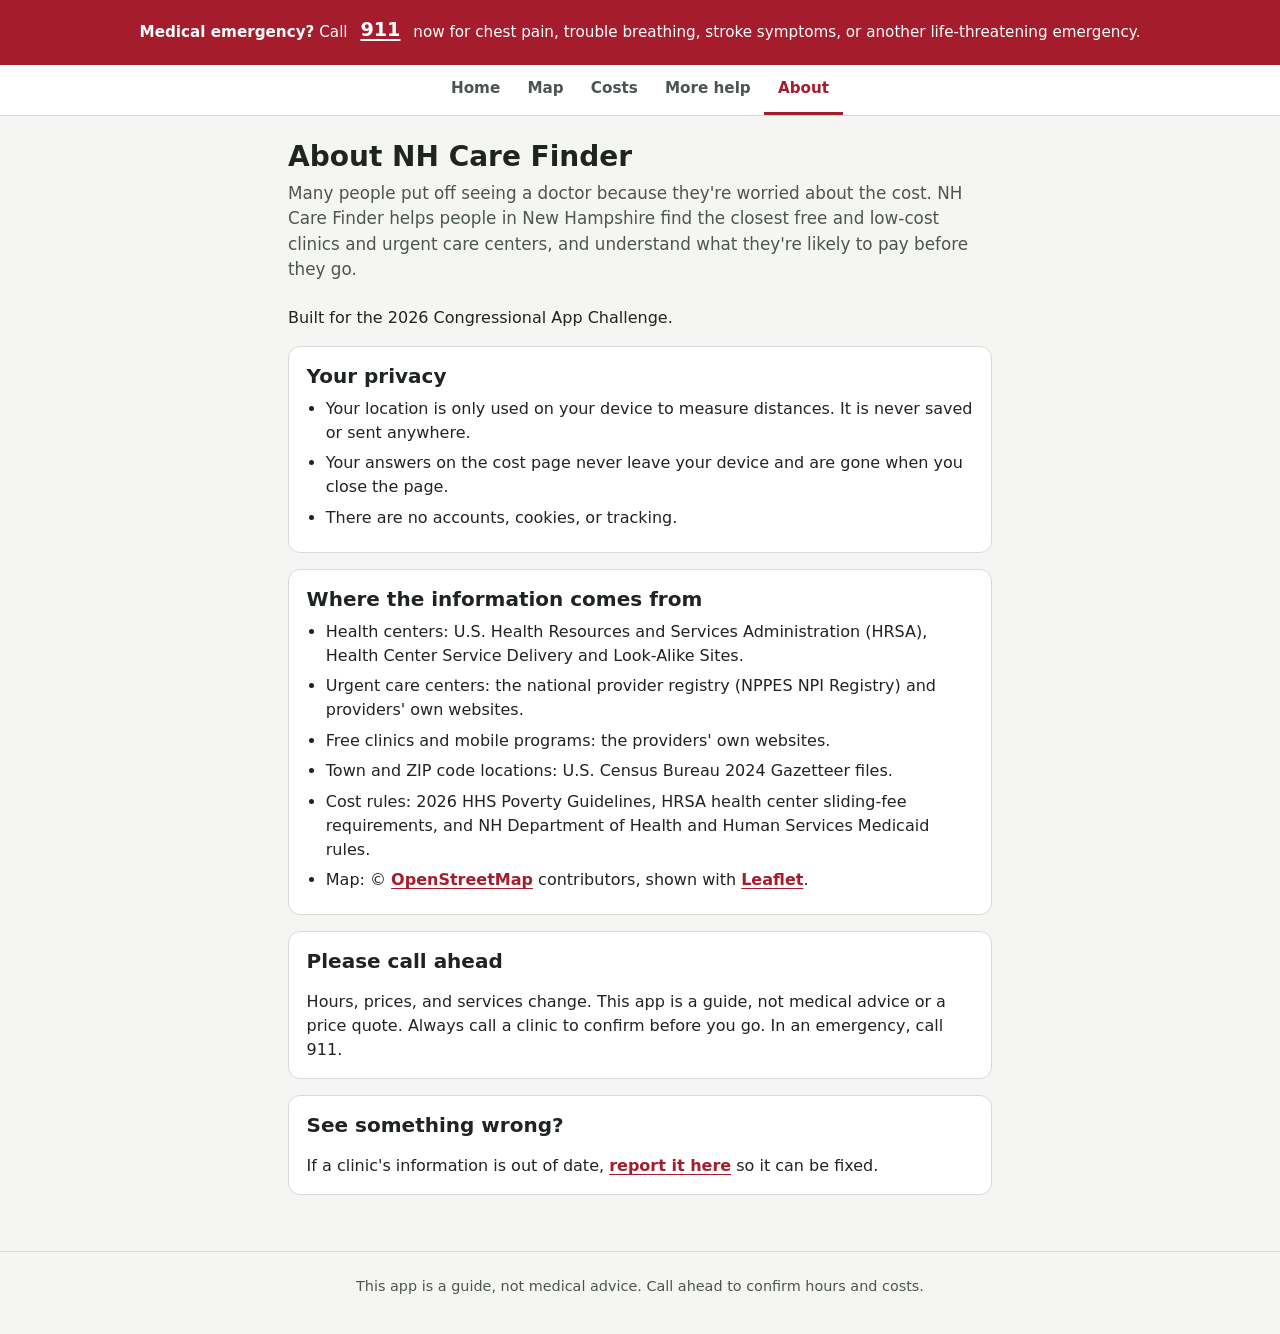
==== about.html @ 12d5dd6f "Split the app into pages, redesign the UI, and add a cost helper - Home, Map, Costs, More help, and " ====
<!doctype html>
<html lang="en">
  <head>
    <meta charset="utf-8">
    <meta name="viewport" content="width=device-width, initial-scale=1">
    <meta name="theme-color" content="#a51d2d">
    <title>About · NH Care Finder</title>
    <link rel="stylesheet" href="style.css">
  </head>
  <body>
    <header>
      <div class="emergency-banner" role="alert" aria-label="Emergency information">
        <p>
          <strong>Medical emergency?</strong>
          Call <a href="tel:911">911</a> now for chest pain, trouble breathing,
          stroke symptoms, or another life-threatening emergency.
        </p>
      </div>
      <nav class="site-nav" aria-label="Main">
        <a href="index.html">Home</a>
        <a href="map.html">Map</a>
        <a href="cost.html">Costs</a>
        <a href="help.html">More help</a>
        <a href="about.html" aria-current="page">About</a>
      </nav>
    </header>

    <main class="page about">
      <h1>About NH Care Finder</h1>
      <p class="lead">
        Many people put off seeing a doctor because they're worried about the cost.
        NH Care Finder helps people in New Hampshire find the closest free and low-cost
        clinics and urgent care centers, and understand what they're likely to pay before they go.
      </p>
      <p>Built for the 2026 Congressional App Challenge.</p>

      <section class="card">
        <h2>Your privacy</h2>
        <ul>
          <li>Your location is only used on your device to measure distances. It is never saved or sent anywhere.</li>
          <li>Your answers on the cost page never leave your device and are gone when you close the page.</li>
          <li>There are no accounts, cookies, or tracking.</li>
        </ul>
      </section>

      <section class="card">
        <h2>Where the information comes from</h2>
        <ul>
          <li>Health centers: U.S. Health Resources and Services Administration (HRSA), Health Center Service Delivery and Look-Alike Sites.</li>
          <li>Urgent care centers: the national provider registry (NPPES NPI Registry) and providers' own websites.</li>
          <li>Free clinics and mobile programs: the providers' own websites.</li>
          <li>Town and ZIP code locations: U.S. Census Bureau 2024 Gazetteer files.</li>
          <li>Cost rules: 2026 HHS Poverty Guidelines, HRSA health center sliding-fee requirements, and NH Department of Health and Human Services Medicaid rules.</li>
          <li>Map: &copy; <a href="https://www.openstreetmap.org/copyright" target="_blank" rel="noopener">OpenStreetMap</a> contributors, shown with <a href="https://leafletjs.com/" target="_blank" rel="noopener">Leaflet</a>.</li>
        </ul>
      </section>

      <section class="card">
        <h2>Please call ahead</h2>
        <p>
          Hours, prices, and services change. This app is a guide, not medical advice
          or a price quote. Always call a clinic to confirm before you go. In an emergency, call 911.
        </p>
      </section>

      <section class="card">
        <h2>See something wrong?</h2>
        <p>
          If a clinic's information is out of date,
          <a href="https://github.com/hamzalabib325-bit/NH-care-project/issues" target="_blank" rel="noopener">report it here</a>
          so it can be fixed.
        </p>
      </section>
    </main>

    <footer class="site-footer">
      <p>This app is a guide, not medical advice. Call ahead to confirm hours and costs.</p>
    </footer>
  </body>
</html>
---- style.css ----
/* ---------- Colors and basics ---------- */

/* Colors are named once here and reused everywhere, so the whole app stays consistent. */
:root {
  --brand: #a51d2d;
  --brand-dark: #861624;
  --brand-soft: #fbeaec;
  --ink: #1f2421;
  --muted: #4d5550;
  --line: #d5dbd6;
  --surface: #fff;
  --background: #f5f6f4;
  --focus: #1d5fa8;

  /* Clinic type colors (match the map pins). */
  --free: #1a7f37;
  --health: #1d5fa8;
  --urgent: #c2410c;

  /* Cost fit colors: always shown together with words, never color alone. */
  --good: #1a7f37;
  --good-soft: #e7f5eb;
  --check: #8a5a00;
  --check-soft: #fff4d1;
  --costly: #b42318;
  --costly-soft: #fdeceb;

  color-scheme: light;
  font-family: system-ui, "Segoe UI", Roboto, Helvetica, Arial, sans-serif;
  font-synthesis: none;
  text-rendering: optimizeLegibility;
  -webkit-font-smoothing: antialiased;
  -moz-osx-font-smoothing: grayscale;
}

* {
  box-sizing: border-box;
}

html,
body {
  width: 100%;
  margin: 0;
}

body {
  display: flex;
  flex-direction: column;
  min-height: 100vh;
  min-height: 100dvh;
  background: var(--background);
  color: var(--ink);
  line-height: 1.5;
}

a {
  color: var(--brand);
  font-weight: 600;
  text-underline-offset: 0.18em;
}

/* Keep phone numbers like 2-1-1 on one line. */
a[href^="tel:"] {
  white-space: nowrap;
}

/* A clear outline shows keyboard users where they are. */
a:focus-visible,
button:focus-visible,
input:focus-visible {
  outline: 3px solid var(--focus);
  outline-offset: 2px;
}

.visually-hidden {
  position: absolute;
  width: 1px;
  height: 1px;
  padding: 0;
  margin: -1px;
  overflow: hidden;
  clip: rect(0, 0, 0, 0);
  white-space: nowrap;
  border: 0;
}

/* ---------- Emergency banner and navigation (every page) ---------- */

.emergency-banner {
  padding: 0.65rem max(1rem, env(safe-area-inset-right)) 0.65rem max(1rem, env(safe-area-inset-left));
  background: var(--brand);
  color: #fff;
  text-align: center;
}

.emergency-banner p {
  max-width: 72rem;
  margin: 0 auto;
  font-size: 0.95rem;
  line-height: 1.4;
}

.emergency-banner a {
  display: inline-block;
  min-width: 3rem;
  min-height: 2.75rem;
  padding: 0.4rem 0.5rem;
  color: #fff;
  font-size: 1.2rem;
  font-weight: 700;
  text-decoration-thickness: 2px;
  vertical-align: middle;
}

.site-nav {
  display: flex;
  justify-content: center;
  border-bottom: 1px solid var(--line);
  background: var(--surface);
  /* If the links don't fit on a very small screen, the bar scrolls sideways. */
  overflow-x: auto;
}

.site-nav a {
  flex: 0 0 auto;
  min-height: 3rem;
  padding: 0.75rem 0.85rem;
  border-bottom: 3px solid transparent;
  color: var(--muted);
  font-size: 0.95rem;
  text-decoration: none;
  white-space: nowrap;
}

.site-nav a:hover {
  color: var(--brand);
}

.site-nav a[aria-current="page"] {
  border-bottom-color: var(--brand);
  color: var(--brand);
}

/* ---------- Shared page layout ---------- */

main {
  flex: 1 1 auto;
}

.page {
  width: 100%;
  max-width: 46rem;
  margin: 0 auto;
  padding: 1.5rem max(1rem, env(safe-area-inset-right)) 2.5rem max(1rem, env(safe-area-inset-left));
}

.page h1 {
  margin: 0 0 0.5rem;
  font-size: 1.75rem;
  line-height: 1.2;
}

.page h2 {
  margin: 0 0 0.5rem;
  font-size: 1.25rem;
  line-height: 1.3;
}

.lead {
  margin: 0 0 1.5rem;
  color: var(--muted);
  font-size: 1.05rem;
}

.card {
  margin: 0 0 1rem;
  padding: 1rem 1.1rem;
  border: 1px solid var(--line);
  border-radius: 12px;
  background: var(--surface);
}

.card h2,
.card h3 {
  margin-top: 0;
}

.card p:last-child,
.card ul:last-child {
  margin-bottom: 0;
}

.site-footer {
  padding: 1.25rem 1rem 2rem;
  border-top: 1px solid var(--line);
  color: var(--muted);
  font-size: 0.9rem;
  text-align: center;
}

.site-footer p {
  margin: 0.25rem 0;
}

/* Small colored circles that match the map pins. */
.dot {
  display: inline-block;
  flex: 0 0 auto;
  width: 0.8rem;
  height: 0.8rem;
  margin-right: 0.45rem;
  border: 2px solid #fff;
  border-radius: 50%;
  box-shadow: 0 0 0 1px rgba(0, 0, 0, 0.25);
}

.dot-free { background: var(--free); }
.dot-health { background: var(--health); }
.dot-urgent { background: var(--urgent); }

/* ---------- Buttons ---------- */

.button {
  display: inline-flex;
  align-items: center;
  justify-content: center;
  min-height: 3rem;
  padding: 0.7rem 1.3rem;
  border: 2px solid var(--brand);
  border-radius: 999px;
  font: inherit;
  font-size: 1.05rem;
  font-weight: 700;
  text-align: center;
  text-decoration: none;
  cursor: pointer;
}

.button-primary {
  background: var(--brand);
  color: #fff;
}

.button-primary:hover {
  border-color: var(--brand-dark);
  background: var(--brand-dark);
}

.button-secondary {
  background: var(--surface);
  color: var(--brand);
}

.button-secondary:hover {
  background: var(--brand-soft);
}

.button-small {
  min-height: 2.75rem;
  padding: 0.45rem 1rem;
  font-size: 0.95rem;
}

.button:disabled {
  opacity: 0.7;
  cursor: wait;
}

/* ---------- Home page ---------- */

.hero {
  margin: 0 0 2rem;
  padding: 1.75rem 1.25rem;
  border-radius: 16px;
  background: linear-gradient(160deg, #fff 0%, var(--brand-soft) 100%);
  border: 1px solid #f1d3d7;
}

.eyebrow {
  margin: 0 0 0.35rem;
  color: var(--brand);
  font-size: 0.85rem;
  font-weight: 700;
  letter-spacing: 0.06em;
  text-transform: uppercase;
}

.hero h1 {
  font-size: 1.9rem;
}

.hero-text {
  margin: 0 0 1.25rem;
  color: var(--muted);
  font-size: 1.1rem;
}

.hero-actions {
  display: flex;
  flex-wrap: wrap;
  gap: 0.75rem;
}

/* On phones, the two main buttons stretch to full width so they're easy to tap. */
@media (max-width: 30rem) {
  .hero-actions .button {
    flex: 1 1 100%;
  }
}

.section {
  margin: 0 0 2rem;
}

.card-grid {
  display: grid;
  grid-template-columns: repeat(auto-fit, minmax(12rem, 1fr));
  gap: 0.75rem;
  margin: 0;
  padding: 0;
  list-style: none;
}

.card-grid .card {
  margin: 0;
}

.card-grid h3 {
  display: flex;
  align-items: center;
  margin: 0 0 0.35rem;
  font-size: 1.05rem;
}

.card-grid p {
  margin: 0;
  color: var(--muted);
}

.steps {
  margin: 0;
  padding-left: 1.4rem;
}

.steps li {
  margin-bottom: 0.4rem;
}

.privacy-note {
  padding: 1rem 1.1rem;
  border-left: 4px solid var(--good);
  border-radius: 8px;
  background: var(--good-soft);
}

.privacy-note p {
  margin: 0;
}

/* ---------- Map page ---------- */

/* The map page fills the screen exactly: banner, nav, tools, then the map. */
.map-page {
  height: 100vh;
  height: 100dvh;
}

.map-panel {
  display: flex;
  flex: 1 1 auto;
  flex-direction: column;
  min-height: 0;
}

.map-tools {
  padding: 0.6rem max(1rem, env(safe-area-inset-right)) 0.5rem max(1rem, env(safe-area-inset-left));
  border-bottom: 1px solid var(--line);
  background: var(--surface);
}

.place-search label {
  display: block;
  margin-bottom: 0.3rem;
  font-weight: 700;
}

.place-search-row {
  display: flex;
  gap: 0.5rem;
}

.place-search input,
.cost-form input[type="text"],
.cost-form input[type="number"] {
  min-height: 2.75rem;
  padding: 0.5rem 0.75rem;
  border: 1px solid #6b746e;
  border-radius: 8px;
  background: var(--surface);
  color: var(--ink);
  font: inherit;
  /* 16px or larger stops iPhones from zooming in when the box is tapped. */
  font-size: 1rem;
}

.place-search input {
  flex: 1 1 auto;
  min-width: 0;
}

.place-search button {
  flex: 0 0 auto;
  min-height: 2.75rem;
  padding: 0.5rem 1.1rem;
  border: 0;
  border-radius: 8px;
  background: var(--brand);
  color: #fff;
  font: inherit;
  font-size: 1rem;
  font-weight: 700;
  cursor: pointer;
}

.place-status {
  margin: 0.35rem 0 0;
  font-size: 0.9rem;
}

.place-status:empty {
  display: none;
}

.filters {
  display: flex;
  flex-wrap: wrap;
  gap: 0.4rem;
  margin: 0.5rem 0 0;
  padding: 0;
  border: 0;
}

/* Each filter is a rounded "chip"; the real checkbox inside keeps it accessible. */
.filter-chip {
  display: inline-flex;
  align-items: center;
  min-height: 2.75rem;
  padding: 0.35rem 0.8rem 0.35rem 0.6rem;
  border: 1px solid var(--line);
  border-radius: 999px;
  background: var(--background);
  font-size: 0.95rem;
  font-weight: 600;
  cursor: pointer;
  user-select: none;
}

.filter-chip input {
  width: 1.1rem;
  height: 1.1rem;
  margin: 0 0.45rem 0 0;
  accent-color: var(--brand);
}

/* Unchecked chips fade so it's clear those pins are hidden. */
.filter-chip:has(input:not(:checked)) {
  opacity: 0.55;
}

.filter-chip:has(input:focus-visible) {
  outline: 3px solid var(--focus);
  outline-offset: 2px;
}

#map {
  flex: 1 1 auto;
  min-height: 16rem;
  background: #e7ece7;
}

.clinic-popup {
  font-size: 0.9rem;
  line-height: 1.4;
}

.clinic-popup .clinic-name {
  display: block;
  font-size: 1rem;
}

.clinic-popup .clinic-type {
  display: block;
  margin-bottom: 0.35rem;
  font-size: 0.8rem;
  font-weight: 600;
}

.clinic-popup p {
  margin: 0 0 0.35rem;
}

.clinic-popup a {
  display: inline-block;
  min-height: 2.75rem;
  margin-right: 1rem;
  padding: 0.6rem 0;
  color: var(--brand);
  font-weight: 600;
  text-decoration: underline;
  overflow-wrap: anywhere;
}

.near-me {
  max-width: 14rem;
}

.near-me-button {
  min-height: 2.75rem;
  padding: 0.5rem 1rem;
  border: 0;
  border-radius: 999px;
  background: var(--brand);
  box-shadow: 0 1px 4px rgba(0, 0, 0, 0.35);
  color: #fff;
  font: inherit;
  font-size: 1rem;
  font-weight: 700;
  cursor: pointer;
}

.near-me-button:disabled {
  opacity: 0.7;
  cursor: wait;
}

.near-me-status:empty {
  display: none;
}

.near-me-status {
  margin: 0.4rem 0 0;
  padding: 0.35rem 0.6rem;
  border-radius: 4px;
  background: rgba(255, 255, 255, 0.95);
  box-shadow: 0 1px 4px rgba(0, 0, 0, 0.3);
  font-size: 0.85rem;
  line-height: 1.35;
}

/* ---------- Cost helper page ---------- */

.cost-form {
  margin: 0 0 1.5rem;
}

.question {
  margin: 0 0 1rem;
  padding: 1rem 1.1rem;
  border: 1px solid var(--line);
  border-radius: 12px;
  background: var(--surface);
}

.question legend,
.question-label {
  display: flex;
  align-items: center;
  margin: 0 0 0.5rem;
  padding: 0;
  font-size: 1.05rem;
  font-weight: 700;
}

/* fieldset legends sit on the border by default; floating them keeps them inside the box. */
.question legend {
  float: left;
  width: 100%;
}

.question legend + * {
  clear: both;
}

.question-number {
  display: inline-flex;
  flex: 0 0 auto;
  align-items: center;
  justify-content: center;
  width: 1.75rem;
  height: 1.75rem;
  margin-right: 0.6rem;
  border-radius: 50%;
  background: var(--brand);
  color: #fff;
  font-size: 0.9rem;
}

.hint {
  margin: -0.25rem 0 0.6rem;
  color: var(--muted);
  font-size: 0.9rem;
}

.choices {
  display: grid;
  gap: 0.4rem;
}

/* Big, easy-to-tap answer rows. */
.choice {
  display: flex;
  align-items: center;
  gap: 0.6rem;
  min-height: 2.75rem;
  padding: 0.45rem 0.75rem;
  border: 1px solid var(--line);
  border-radius: 8px;
  cursor: pointer;
}

.choice:has(input:checked) {
  border-color: var(--brand);
  background: var(--brand-soft);
}

.choice input {
  width: 1.2rem;
  height: 1.2rem;
  margin: 0;
  flex: 0 0 auto;
  accent-color: var(--brand);
}

.choice-inline {
  display: inline-flex;
  margin-top: 0.5rem;
  border: 0;
  padding-left: 0;
}

.choice-inline:has(input:checked) {
  background: none;
}

.short-input {
  width: 6rem;
}

.money-input {
  display: flex;
  align-items: center;
  gap: 0.4rem;
  font-size: 1.1rem;
  font-weight: 700;
}

.money-input input {
  width: 100%;
  max-width: 14rem;
  font-weight: 400;
}

.money-input input:disabled {
  background: var(--background);
}

#cost-place {
  display: block;
  width: 100%;
  margin-bottom: 0.6rem;
}

.form-error {
  margin: 0 0 0.75rem;
  color: var(--costly);
  font-weight: 700;
}

.form-error:empty {
  display: none;
}

.cost-form > .button-primary {
  width: 100%;
}

.results {
  margin: 0 0 1.5rem;
}

.results h2:focus {
  outline: none;
}

.tips {
  margin: 0 0 1.25rem;
  padding: 0.9rem 1.1rem 0.9rem 2rem;
  border-radius: 12px;
  background: var(--surface);
  border: 1px solid var(--line);
}

.tips li {
  margin-bottom: 0.4rem;
}

.tips li:last-child {
  margin-bottom: 0;
}

.fit-heading {
  display: flex;
  align-items: center;
  gap: 0.5rem;
  margin: 1.5rem 0 0.6rem;
  font-size: 1.1rem;
}

/* A colored square before each group heading, matching its cards. */
.fit-heading::before {
  content: "";
  width: 0.9rem;
  height: 0.9rem;
  border-radius: 3px;
  background: currentColor;
}

.fit-heading.fit-good { color: var(--good); }
.fit-heading.fit-check { color: var(--check); }
.fit-heading.fit-costly { color: var(--costly); }

.result-list {
  display: grid;
  gap: 0.75rem;
  margin: 0;
  padding: 0;
  list-style: none;
}

.result-card {
  padding: 0.9rem 1.1rem;
  border: 1px solid var(--line);
  border-left-width: 6px;
  border-radius: 12px;
  background: var(--surface);
}

.result-card.fit-good { border-left-color: var(--good); }
.result-card.fit-check { border-left-color: var(--check); }
.result-card.fit-costly { border-left-color: var(--costly); }

.result-card p {
  margin: 0 0 0.35rem;
}

.fit-badge {
  display: inline-block;
  margin-bottom: 0.35rem;
  padding: 0.1rem 0.6rem;
  border-radius: 999px;
  font-size: 0.8rem;
  font-weight: 700;
}

.fit-good .fit-badge { background: var(--good-soft); color: var(--good); }
.fit-check .fit-badge { background: var(--check-soft); color: var(--check); }
.fit-costly .fit-badge { background: var(--costly-soft); color: var(--costly); }

.result-name {
  display: block;
  font-size: 1.05rem;
}

.result-meta,
.result-address {
  color: var(--muted);
  font-size: 0.9rem;
}

.result-links {
  display: flex;
  flex-wrap: wrap;
  gap: 0 1.1rem;
}

.result-links a {
  display: inline-block;
  min-height: 2.75rem;
  padding: 0.6rem 0;
  overflow-wrap: anywhere;
}

.disclaimer {
  color: var(--muted);
  font-size: 0.9rem;
}

/* ---------- More help page ---------- */

.program-note {
  margin: 0 0 0.25rem;
  color: var(--muted);
  font-size: 0.9rem;
}

.program-list {
  margin: 0;
  padding: 0;
  list-style: none;
}

.program-list li {
  display: flex;
  flex-wrap: wrap;
  align-items: center;
  justify-content: space-between;
  gap: 0 1rem;
  padding: 0.25rem 0;
  border-bottom: 1px solid var(--line);
}

.program-list li:last-child {
  border-bottom: 0;
}

.program-links {
  display: flex;
  flex-wrap: wrap;
  gap: 0 1rem;
}

/* Keep links at a comfortable tap size on phones. */
.program-list a {
  display: inline-block;
  min-height: 2.75rem;
  padding: 0.6rem 0;
  white-space: nowrap;
}

/* ---------- About page ---------- */

.about ul {
  margin: 0;
  padding-left: 1.2rem;
}

.about li {
  margin-bottom: 0.4rem;
}

/* ---------- Small screens ---------- */

@media (max-width: 30rem) {
  .emergency-banner {
    text-align: left;
  }

  .site-nav {
    justify-content: flex-start;
  }

  .site-nav a {
    padding-right: 0.6rem;
    padding-left: 0.6rem;
  }
}
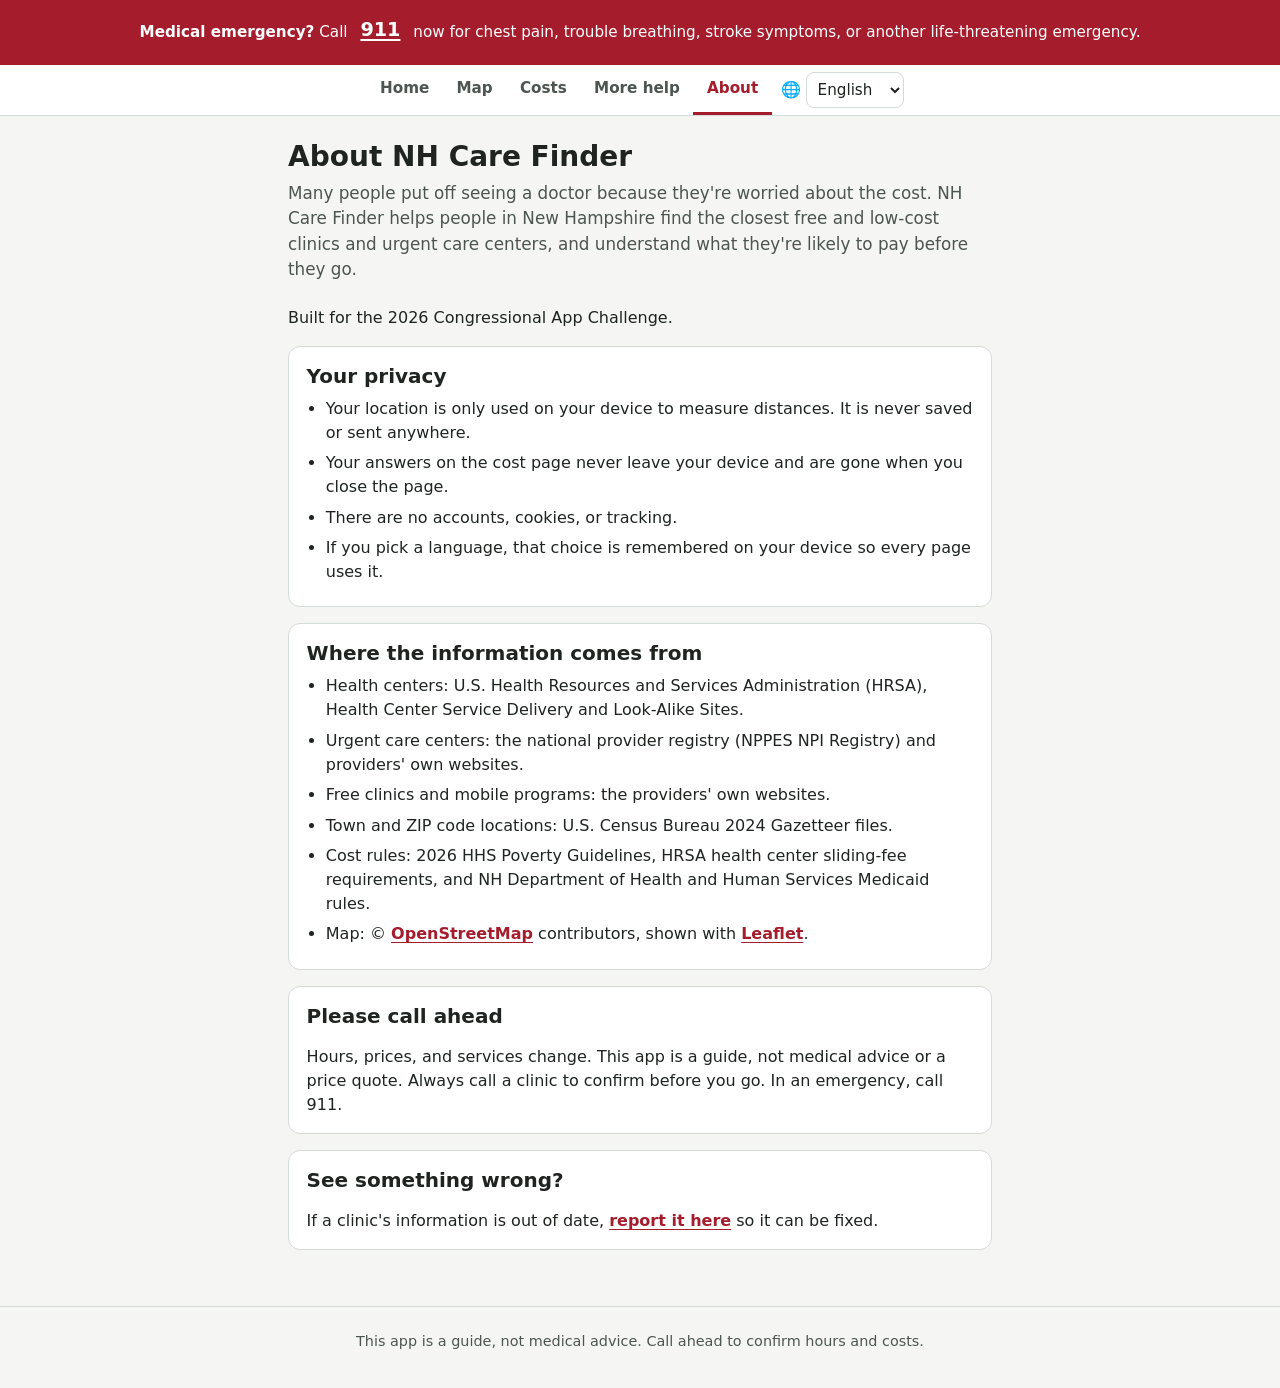
==== commit 7b6dd024: "Add a language menu with Spanish and French translations A menu at the end of the top navigation bar" ====
--- a/about.html
+++ b/about.html
@@ -4,68 +4,80 @@
     <meta charset="utf-8">
     <meta name="viewport" content="width=device-width, initial-scale=1">
     <meta name="theme-color" content="#a51d2d">
-    <title>About · NH Care Finder</title>
+    <title data-i18n="title-about">About · NH Care Finder</title>
+    <meta name="description" content="Find free and low-cost clinics and urgent care near you in New Hampshire, and see which ones fit your budget.">
+    <link rel="icon" href="icon.svg" type="image/svg+xml">
+    <link rel="apple-touch-icon" href="apple-touch-icon.png">
+    <link rel="manifest" href="manifest.webmanifest">
+    <!-- What shows up when someone shares a link to the app. -->
+    <meta property="og:title" content="About · NH Care Finder">
+    <meta property="og:description" content="Find free and low-cost clinics and urgent care near you in New Hampshire, and see which ones fit your budget.">
+    <meta property="og:image" content="https://hamzalabib325-bit.github.io/NH-care-project/preview.png">
+    <meta property="og:url" content="https://hamzalabib325-bit.github.io/NH-care-project/about.html">
+    <meta property="og:type" content="website">
+    <meta name="twitter:card" content="summary_large_image">
     <link rel="stylesheet" href="style.css">
   </head>
   <body>
     <header>
-      <div class="emergency-banner" role="alert" aria-label="Emergency information">
-        <p>
+      <div class="emergency-banner" role="alert" aria-label="Emergency information" data-i18n-label="emergency-label">
+        <p data-i18n="emergency">
           <strong>Medical emergency?</strong>
           Call <a href="tel:911">911</a> now for chest pain, trouble breathing,
           stroke symptoms, or another life-threatening emergency.
         </p>
       </div>
       <nav class="site-nav" aria-label="Main">
-        <a href="index.html">Home</a>
-        <a href="map.html">Map</a>
-        <a href="cost.html">Costs</a>
-        <a href="help.html">More help</a>
-        <a href="about.html" aria-current="page">About</a>
+        <a href="index.html" data-i18n="nav-home">Home</a>
+        <a href="map.html" data-i18n="nav-map">Map</a>
+        <a href="cost.html" data-i18n="nav-costs">Costs</a>
+        <a href="help.html" data-i18n="nav-help">More help</a>
+        <a href="about.html" aria-current="page" data-i18n="nav-about">About</a>
       </nav>
     </header>
 
     <main class="page about">
-      <h1>About NH Care Finder</h1>
-      <p class="lead">
+      <h1 data-i18n="about-heading">About NH Care Finder</h1>
+      <p class="lead" data-i18n="about-intro">
         Many people put off seeing a doctor because they're worried about the cost.
         NH Care Finder helps people in New Hampshire find the closest free and low-cost
         clinics and urgent care centers, and understand what they're likely to pay before they go.
       </p>
-      <p>Built for the 2026 Congressional App Challenge.</p>
+      <p data-i18n="about-built">Built for the 2026 Congressional App Challenge.</p>
 
       <section class="card">
-        <h2>Your privacy</h2>
+        <h2 data-i18n="about-privacy-heading">Your privacy</h2>
         <ul>
-          <li>Your location is only used on your device to measure distances. It is never saved or sent anywhere.</li>
-          <li>Your answers on the cost page never leave your device and are gone when you close the page.</li>
-          <li>There are no accounts, cookies, or tracking.</li>
+          <li data-i18n="about-privacy-1">Your location is only used on your device to measure distances. It is never saved or sent anywhere.</li>
+          <li data-i18n="about-privacy-2">Your answers on the cost page never leave your device and are gone when you close the page.</li>
+          <li data-i18n="about-privacy-3">There are no accounts, cookies, or tracking.</li>
+          <li data-i18n="about-privacy-4">If you pick a language, that choice is remembered on your device so every page uses it.</li>
         </ul>
       </section>
 
       <section class="card">
-        <h2>Where the information comes from</h2>
+        <h2 data-i18n="sources-heading">Where the information comes from</h2>
         <ul>
-          <li>Health centers: U.S. Health Resources and Services Administration (HRSA), Health Center Service Delivery and Look-Alike Sites.</li>
-          <li>Urgent care centers: the national provider registry (NPPES NPI Registry) and providers' own websites.</li>
-          <li>Free clinics and mobile programs: the providers' own websites.</li>
-          <li>Town and ZIP code locations: U.S. Census Bureau 2024 Gazetteer files.</li>
-          <li>Cost rules: 2026 HHS Poverty Guidelines, HRSA health center sliding-fee requirements, and NH Department of Health and Human Services Medicaid rules.</li>
-          <li>Map: &copy; <a href="https://www.openstreetmap.org/copyright" target="_blank" rel="noopener">OpenStreetMap</a> contributors, shown with <a href="https://leafletjs.com/" target="_blank" rel="noopener">Leaflet</a>.</li>
+          <li data-i18n="source-1">Health centers: U.S. Health Resources and Services Administration (HRSA), Health Center Service Delivery and Look-Alike Sites.</li>
+          <li data-i18n="source-2">Urgent care centers: the national provider registry (NPPES NPI Registry) and providers' own websites.</li>
+          <li data-i18n="source-3">Free clinics and mobile programs: the providers' own websites.</li>
+          <li data-i18n="source-4">Town and ZIP code locations: U.S. Census Bureau 2024 Gazetteer files.</li>
+          <li data-i18n="source-5">Cost rules: 2026 HHS Poverty Guidelines, HRSA health center sliding-fee requirements, and NH Department of Health and Human Services Medicaid rules.</li>
+          <li data-i18n="source-6">Map: &copy; <a href="https://www.openstreetmap.org/copyright" target="_blank" rel="noopener">OpenStreetMap</a> contributors, shown with <a href="https://leafletjs.com/" target="_blank" rel="noopener">Leaflet</a>.</li>
         </ul>
       </section>
 
       <section class="card">
-        <h2>Please call ahead</h2>
-        <p>
+        <h2 data-i18n="call-heading">Please call ahead</h2>
+        <p data-i18n="call-text">
           Hours, prices, and services change. This app is a guide, not medical advice
           or a price quote. Always call a clinic to confirm before you go. In an emergency, call 911.
         </p>
       </section>
 
       <section class="card">
-        <h2>See something wrong?</h2>
-        <p>
+        <h2 data-i18n="wrong-heading">See something wrong?</h2>
+        <p data-i18n="wrong-text">
           If a clinic's information is out of date,
           <a href="https://github.com/hamzalabib325-bit/NH-care-project/issues" target="_blank" rel="noopener">report it here</a>
           so it can be fixed.
@@ -74,7 +86,10 @@
     </main>
 
     <footer class="site-footer">
-      <p>This app is a guide, not medical advice. Call ahead to confirm hours and costs.</p>
+      <p data-i18n="footer-guide">This app is a guide, not medical advice. Call ahead to confirm hours and costs.</p>
     </footer>
+
+    <script src="translations.js"></script>
+    <script src="lang.js"></script>
   </body>
 </html>
--- a/style.css
+++ b/style.css
@@ -141,6 +141,36 @@
   color: var(--brand);
 }
 
+/* Language menu at the end of the navigation bar (added by lang.js).
+   "sticky" keeps it in view on small phones, even when the bar scrolls sideways. */
+.language-picker {
+  position: sticky;
+  right: 0;
+  display: flex;
+  flex: 0 0 auto;
+  align-items: center;
+  gap: 0.3rem;
+  padding: 0 0.6rem;
+  background: var(--surface);
+}
+
+.language-picker select {
+  min-height: 2.25rem;
+  padding: 0.25rem 0.4rem;
+  border: 1px solid var(--line);
+  border-radius: 8px;
+  background: var(--surface);
+  color: var(--ink);
+  font: inherit;
+  font-size: 0.95rem;
+  cursor: pointer;
+}
+
+.language-picker select:focus-visible {
+  outline: 3px solid var(--focus);
+  outline-offset: 1px;
+}
+
 /* ---------- Shared page layout ---------- */
 
 main {
@@ -359,17 +389,10 @@
 
 /* ---------- Map page ---------- */
 
-/* The map page fills the screen exactly: banner, nav, tools, then the map. */
-.map-page {
-  height: 100vh;
-  height: 100dvh;
-}
-
 .map-panel {
   display: flex;
   flex: 1 1 auto;
   flex-direction: column;
-  min-height: 0;
 }
 
 .map-tools {
@@ -472,10 +495,65 @@
   outline-offset: 2px;
 }
 
+/* Scroll down and the map almost fills the screen. The 3.5rem left over at the top
+   gives phone users somewhere to drag to scroll back up, since dragging on the map moves the map. */
 #map {
-  flex: 1 1 auto;
+  display: block;
+  height: calc(100vh - 3.5rem);
+  height: calc(100dvh - 3.5rem);
   min-height: 16rem;
   background: #e7ece7;
+}
+
+/* The wrapper lets the loading/error message sit on top of the map. */
+.map-wrap {
+  position: relative;
+}
+
+.map-message {
+  position: absolute;
+  top: 50%;
+  left: 50%;
+  z-index: 1000;
+  width: max-content;
+  max-width: calc(100% - 2rem);
+  margin: 0;
+  padding: 0.75rem 1.1rem;
+  border-radius: 12px;
+  background: rgba(255, 255, 255, 0.97);
+  box-shadow: 0 2px 10px rgba(0, 0, 0, 0.25);
+  font-weight: 600;
+  text-align: center;
+  transform: translate(-50%, -50%);
+}
+
+.map-message[hidden] {
+  display: none;
+}
+
+/* A clinic pin: a colored circle with a white ring (color is set in map.js). */
+.clinic-pin span {
+  display: block;
+  width: 20px;
+  height: 20px;
+  border: 3px solid #fff;
+  border-radius: 50%;
+  box-shadow: 0 1px 3px rgba(0, 0, 0, 0.45);
+}
+
+/* A bubble standing for several pins close together, showing how many. */
+.clinic-cluster span {
+  display: flex;
+  align-items: center;
+  justify-content: center;
+  width: 34px;
+  height: 34px;
+  border: 3px solid #fff;
+  border-radius: 50%;
+  box-shadow: 0 1px 4px rgba(0, 0, 0, 0.45);
+  color: #fff;
+  font-size: 0.9rem;
+  font-weight: 700;
 }
 
 .clinic-popup {
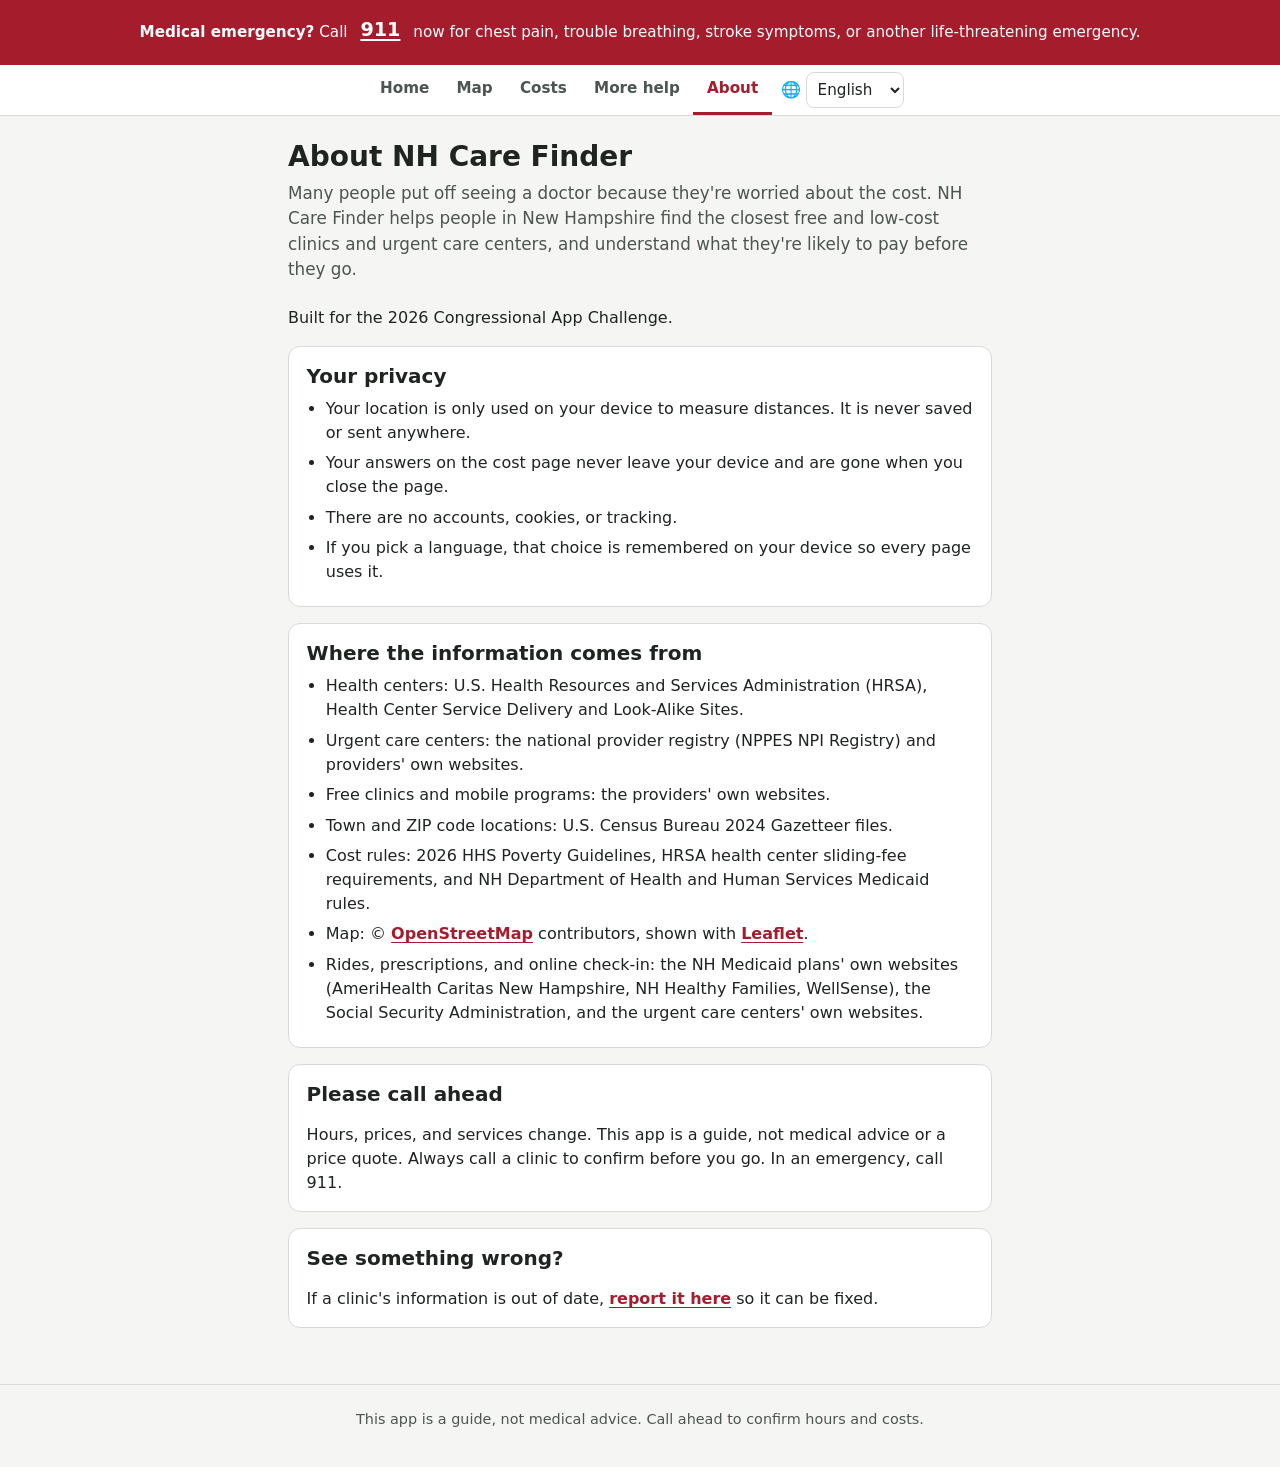
==== commit fa5e2787: "Add ride help, prescription savings, and Save your spot links - More help page: NH Medicaid ride num" ====
--- a/about.html
+++ b/about.html
@@ -64,6 +64,7 @@
           <li data-i18n="source-4">Town and ZIP code locations: U.S. Census Bureau 2024 Gazetteer files.</li>
           <li data-i18n="source-5">Cost rules: 2026 HHS Poverty Guidelines, HRSA health center sliding-fee requirements, and NH Department of Health and Human Services Medicaid rules.</li>
           <li data-i18n="source-6">Map: &copy; <a href="https://www.openstreetmap.org/copyright" target="_blank" rel="noopener">OpenStreetMap</a> contributors, shown with <a href="https://leafletjs.com/" target="_blank" rel="noopener">Leaflet</a>.</li>
+          <li data-i18n="source-7">Rides, prescriptions, and online check-in: the NH Medicaid plans' own websites (AmeriHealth Caritas New Hampshire, NH Healthy Families, WellSense), the Social Security Administration, and the urgent care centers' own websites.</li>
         </ul>
       </section>
 
--- a/style.css
+++ b/style.css
@@ -901,6 +901,25 @@
   border-bottom: 0;
 }
 
+.card-note {
+  margin: 0.75rem 0 0;
+  color: var(--muted);
+  font-size: 0.95rem;
+}
+
+.tip-list {
+  margin: 0;
+  padding-left: 1.2rem;
+}
+
+.tip-list li {
+  margin-bottom: 0.5rem;
+}
+
+.tip-list li:last-child {
+  margin-bottom: 0;
+}
+
 .program-links {
   display: flex;
   flex-wrap: wrap;
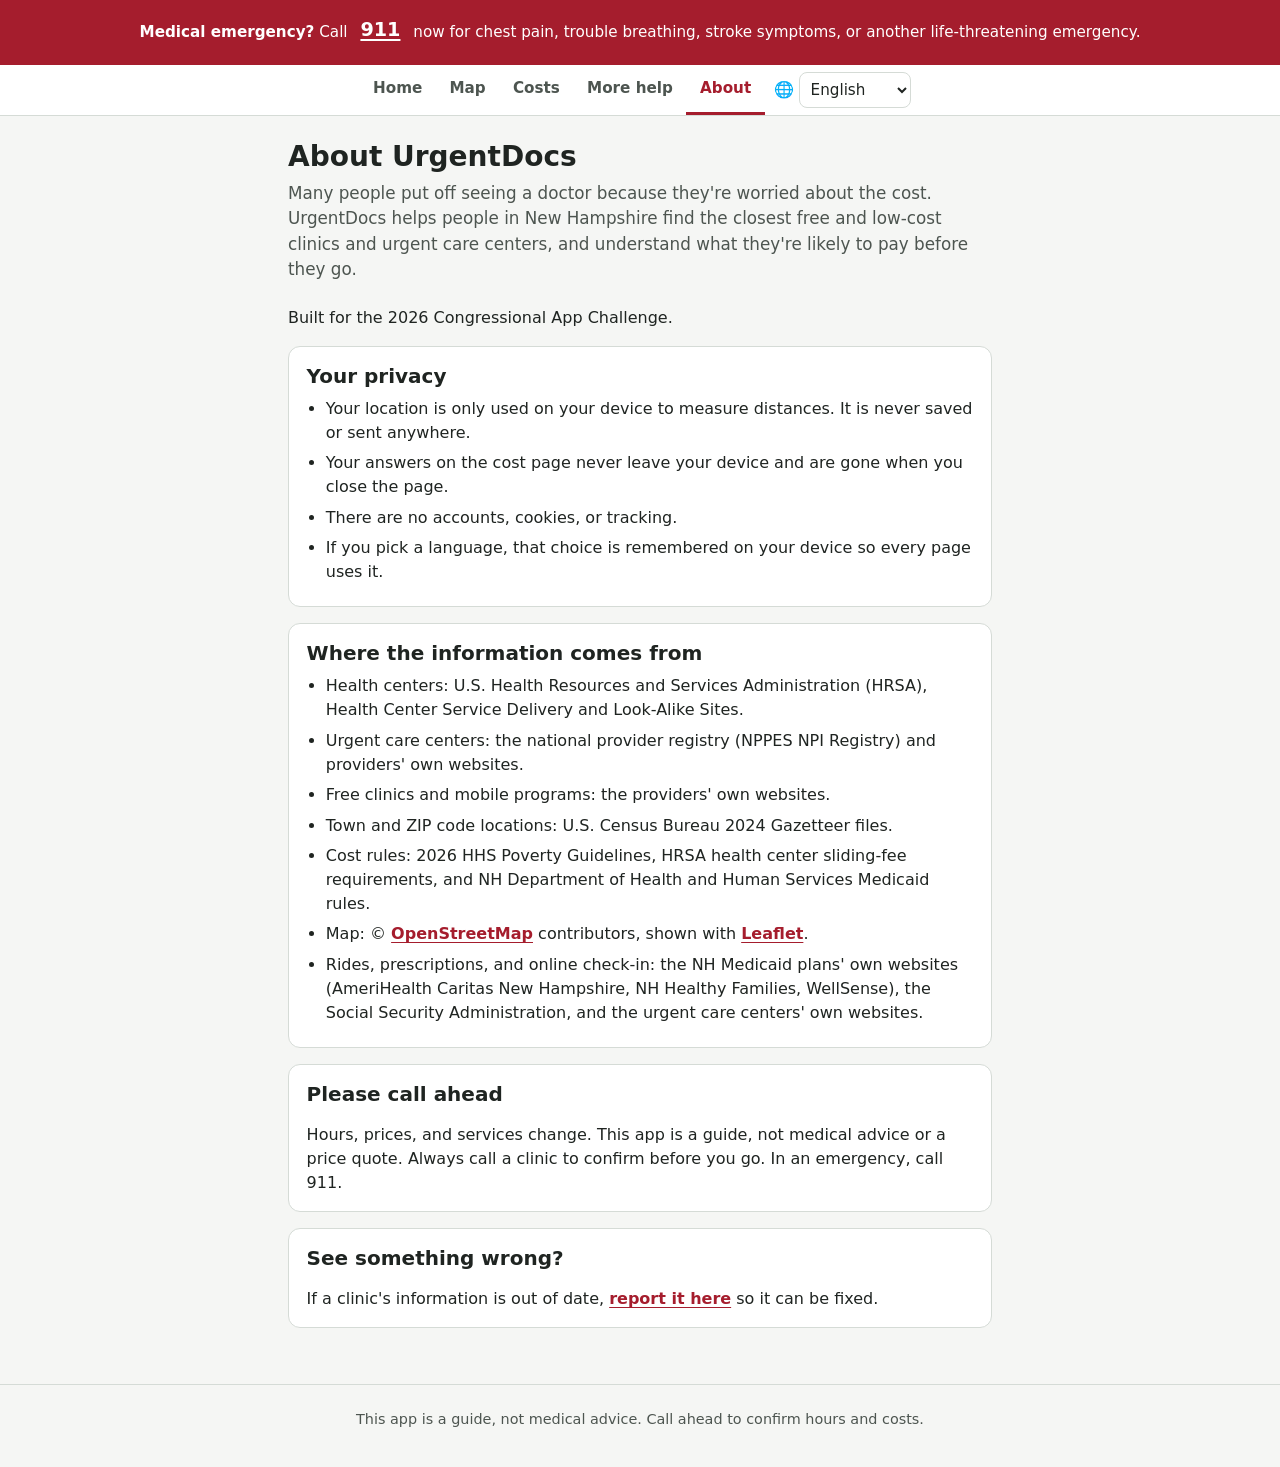
==== commit 88cc400e: "Rename the app to UrgentDocs Replace "NH Care Finder" on every page, in every translation, the home " ====
--- a/about.html
+++ b/about.html
@@ -4,13 +4,13 @@
     <meta charset="utf-8">
     <meta name="viewport" content="width=device-width, initial-scale=1">
     <meta name="theme-color" content="#a51d2d">
-    <title data-i18n="title-about">About · NH Care Finder</title>
+    <title data-i18n="title-about">About · UrgentDocs</title>
     <meta name="description" content="Find free and low-cost clinics and urgent care near you in New Hampshire, and see which ones fit your budget.">
     <link rel="icon" href="icon.svg" type="image/svg+xml">
     <link rel="apple-touch-icon" href="apple-touch-icon.png">
     <link rel="manifest" href="manifest.webmanifest">
     <!-- What shows up when someone shares a link to the app. -->
-    <meta property="og:title" content="About · NH Care Finder">
+    <meta property="og:title" content="About · UrgentDocs">
     <meta property="og:description" content="Find free and low-cost clinics and urgent care near you in New Hampshire, and see which ones fit your budget.">
     <meta property="og:image" content="https://hamzalabib325-bit.github.io/NH-care-project/preview.png">
     <meta property="og:url" content="https://hamzalabib325-bit.github.io/NH-care-project/about.html">
@@ -37,10 +37,10 @@
     </header>
 
     <main class="page about">
-      <h1 data-i18n="about-heading">About NH Care Finder</h1>
+      <h1 data-i18n="about-heading">About UrgentDocs</h1>
       <p class="lead" data-i18n="about-intro">
         Many people put off seeing a doctor because they're worried about the cost.
-        NH Care Finder helps people in New Hampshire find the closest free and low-cost
+        UrgentDocs helps people in New Hampshire find the closest free and low-cost
         clinics and urgent care centers, and understand what they're likely to pay before they go.
       </p>
       <p data-i18n="about-built">Built for the 2026 Congressional App Challenge.</p>
--- a/style.css
+++ b/style.css
@@ -16,6 +16,7 @@
   --free: #1a7f37;
   --health: #1d5fa8;
   --urgent: #c2410c;
+  --membership: #0f766e;
 
   /* Cost fit colors: always shown together with words, never color alone. */
   --good: #1a7f37;
@@ -145,7 +146,7 @@
    "sticky" keeps it in view on small phones, even when the bar scrolls sideways. */
 .language-picker {
   position: sticky;
-  right: 0;
+  inset-inline-end: 0;
   display: flex;
   flex: 0 0 auto;
   align-items: center;
@@ -238,7 +239,7 @@
   flex: 0 0 auto;
   width: 0.8rem;
   height: 0.8rem;
-  margin-right: 0.45rem;
+  margin-inline-end: 0.45rem;
   border: 2px solid #fff;
   border-radius: 50%;
   box-shadow: 0 0 0 1px rgba(0, 0, 0, 0.25);
@@ -247,6 +248,7 @@
 .dot-free { background: var(--free); }
 .dot-health { background: var(--health); }
 .dot-urgent { background: var(--urgent); }
+.dot-membership { background: var(--membership); }
 
 /* ---------- Buttons ---------- */
 
@@ -369,7 +371,7 @@
 
 .steps {
   margin: 0;
-  padding-left: 1.4rem;
+  padding-inline-start: 1.4rem;
 }
 
 .steps li {
@@ -378,7 +380,7 @@
 
 .privacy-note {
   padding: 1rem 1.1rem;
-  border-left: 4px solid var(--good);
+  border-inline-start: 4px solid var(--good);
   border-radius: 8px;
   background: var(--good-soft);
 }
@@ -561,6 +563,22 @@
   line-height: 1.4;
 }
 
+/* Leaflet's map controls expect left-to-right, so only the popup text flips for Arabic and Urdu. */
+[dir="rtl"] .leaflet-container {
+  direction: ltr;
+}
+
+[dir="rtl"] .clinic-popup {
+  direction: rtl;
+  text-align: right;
+}
+
+/* Phone numbers read left to right, even inside Arabic and Urdu text. */
+[dir="rtl"] a[href^="tel:"] {
+  direction: ltr;
+  unicode-bidi: isolate;
+}
+
 .clinic-popup .clinic-name {
   display: block;
   font-size: 1rem;
@@ -580,7 +598,7 @@
 .clinic-popup a {
   display: inline-block;
   min-height: 2.75rem;
-  margin-right: 1rem;
+  margin-inline-end: 1rem;
   padding: 0.6rem 0;
   color: var(--brand);
   font-weight: 600;
@@ -666,7 +684,7 @@
   justify-content: center;
   width: 1.75rem;
   height: 1.75rem;
-  margin-right: 0.6rem;
+  margin-inline-end: 0.6rem;
   border-radius: 50%;
   background: var(--brand);
   color: #fff;
@@ -713,7 +731,7 @@
   display: inline-flex;
   margin-top: 0.5rem;
   border: 0;
-  padding-left: 0;
+  padding-inline-start: 0;
 }
 
 .choice-inline:has(input:checked) {
@@ -818,14 +836,14 @@
 .result-card {
   padding: 0.9rem 1.1rem;
   border: 1px solid var(--line);
-  border-left-width: 6px;
+  border-inline-start-width: 6px;
   border-radius: 12px;
   background: var(--surface);
 }
 
-.result-card.fit-good { border-left-color: var(--good); }
-.result-card.fit-check { border-left-color: var(--check); }
-.result-card.fit-costly { border-left-color: var(--costly); }
+.result-card.fit-good { border-inline-start-color: var(--good); }
+.result-card.fit-check { border-inline-start-color: var(--check); }
+.result-card.fit-costly { border-inline-start-color: var(--costly); }
 
 .result-card p {
   margin: 0 0 0.35rem;
@@ -909,7 +927,7 @@
 
 .tip-list {
   margin: 0;
-  padding-left: 1.2rem;
+  padding-inline-start: 1.2rem;
 }
 
 .tip-list li {
@@ -938,7 +956,7 @@
 
 .about ul {
   margin: 0;
-  padding-left: 1.2rem;
+  padding-inline-start: 1.2rem;
 }
 
 .about li {
@@ -949,15 +967,30 @@
 
 @media (max-width: 30rem) {
   .emergency-banner {
-    text-align: left;
+    text-align: start;
   }
 
+  /* On phones the language menu gets its own slim row above the links, so it never
+     covers them, and the links share the full width. Long translations wrap to a
+     second row instead of being cut off. */
   .site-nav {
+    flex-wrap: wrap;
     justify-content: flex-start;
+    overflow-x: visible;
   }
 
+  .language-picker {
+    position: static;
+    order: -1;
+    flex: 1 0 100%;
+    justify-content: flex-end;
+    padding: 0.35rem 0.75rem 0;
+  }
+
   .site-nav a {
-    padding-right: 0.6rem;
-    padding-left: 0.6rem;
+    flex: 1 1 auto;
+    padding: 0.6rem 0.4rem;
+    font-size: 0.9rem;
+    text-align: center;
   }
 }
